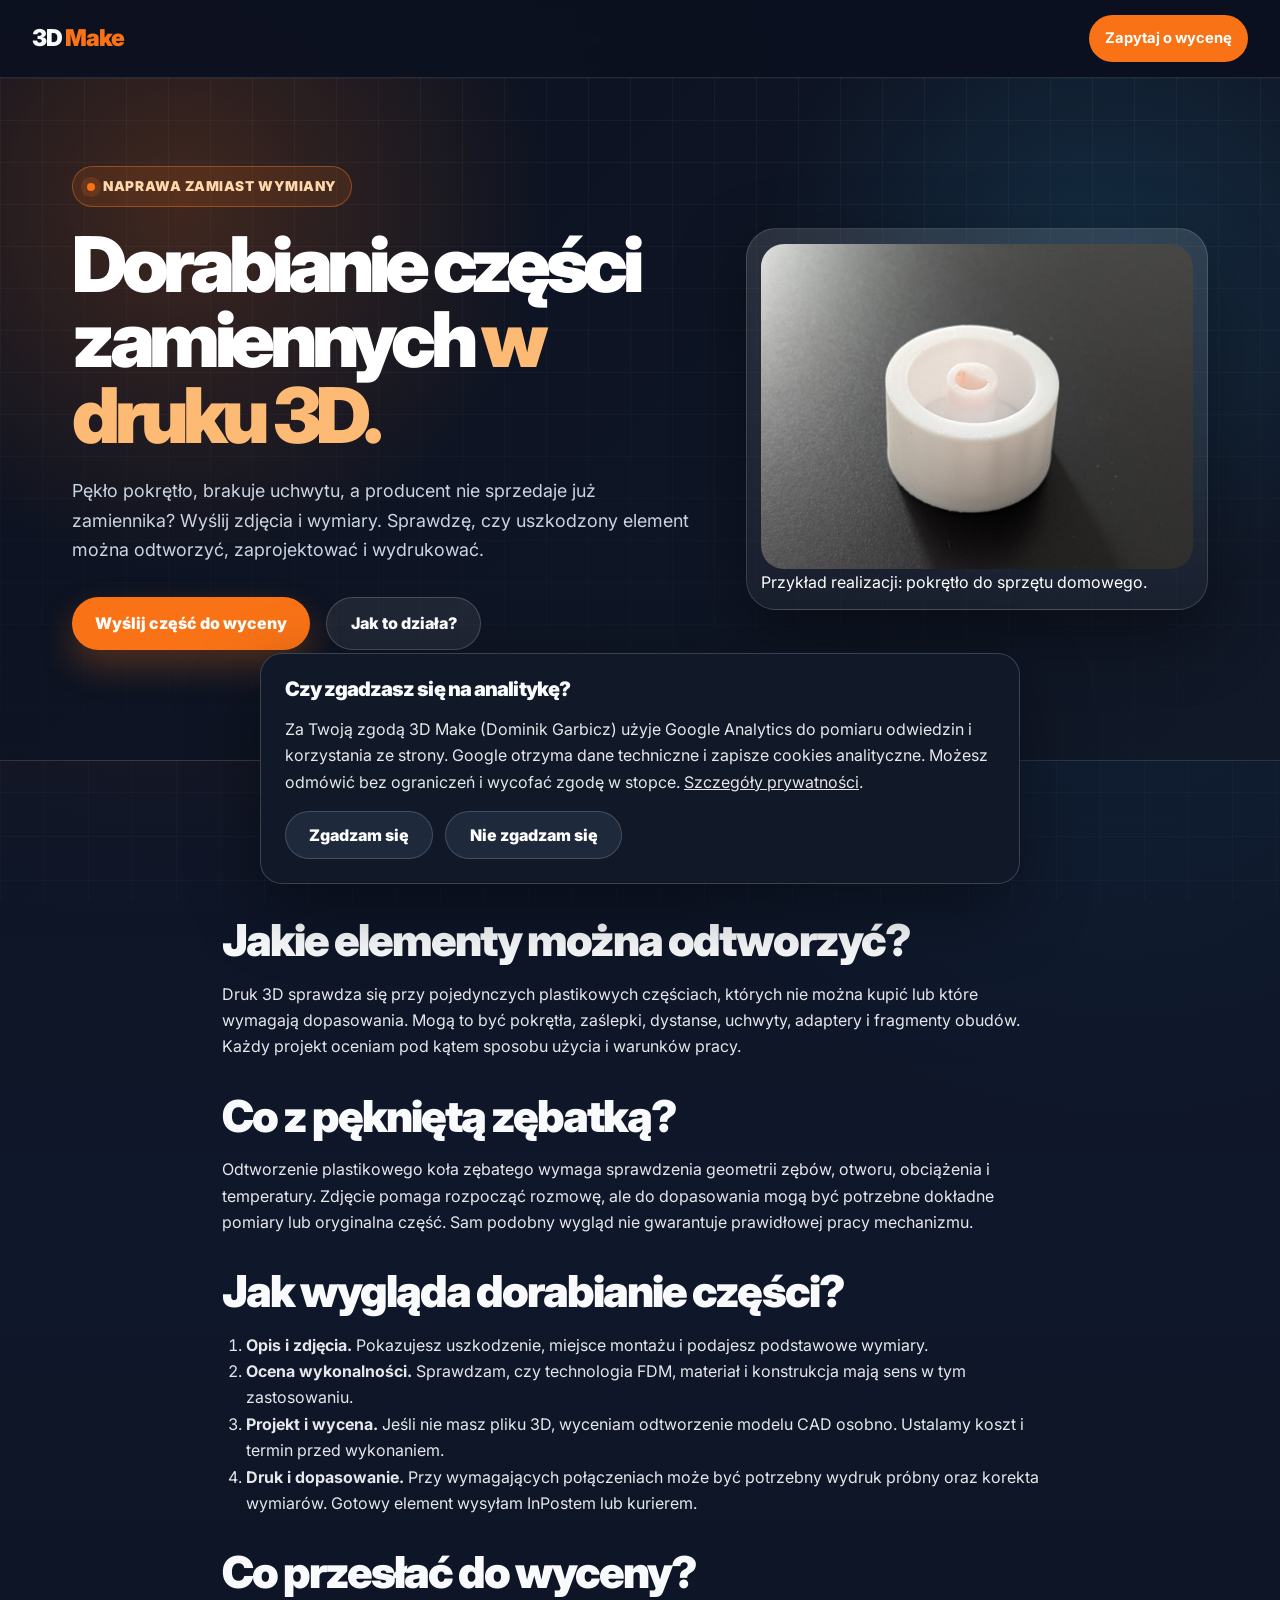
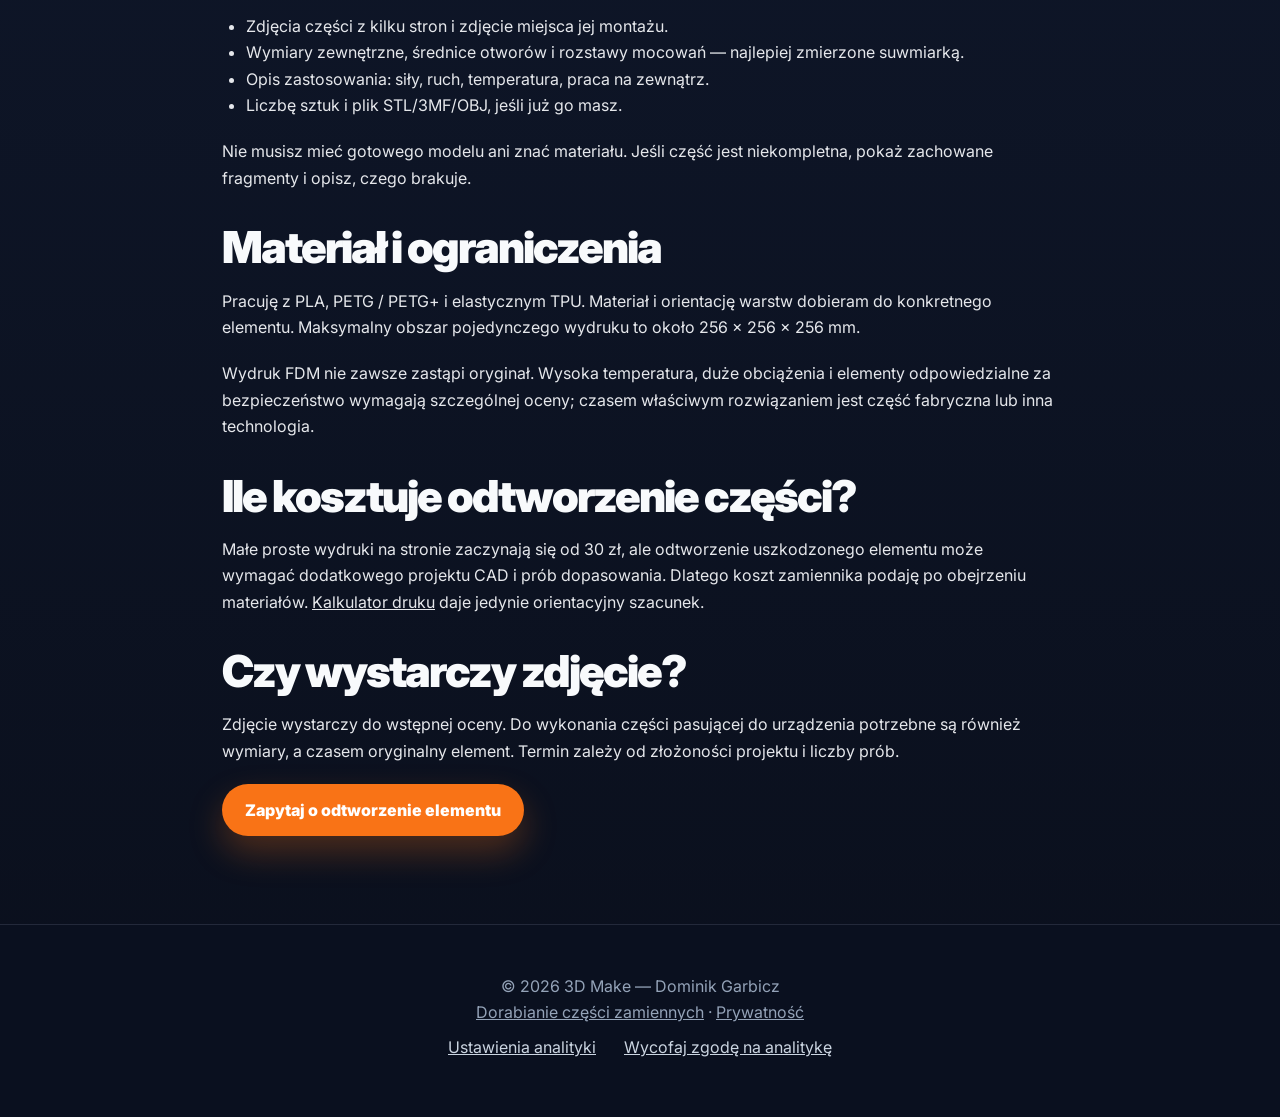
==== dorabianie-czesci-zamiennych.html @ f5fcf938 "Add consent-gated GA4 analytics and replacement parts SEO page" ====
<!DOCTYPE html>
<html lang="pl">
<head>
    <meta charset="UTF-8">
    <meta name="viewport" content="width=device-width, initial-scale=1.0">

    <title>Dorabianie części zamiennych i odtwarzanie elementów | 3D Make</title>
    <meta name="description" content="Pęknięte pokrętło, uchwyt lub niedostępny zamiennik? Projekt CAD i druk 3D na podstawie zdjęć, wymiarów lub uszkodzonej części. Zapytaj o możliwość wykonania.">
    <meta name="keywords" content="druk 3d, części zamienne 3d, uchwyty 3d, adaptery 3d, projektowanie cad, drukowanie 3d, bambu lab, pla, petg, tpu, prototypowanie, wycena druku 3d">
    <meta name="author" content="Dominik Garbicz">
    <link rel="canonical" href="https://3dmake.pl/dorabianie-czesci-zamiennych.html">
    <meta name="robots" content="index, follow">

    <meta property="og:type" content="website">
    <meta property="og:url" content="https://3dmake.pl/dorabianie-czesci-zamiennych.html">
    <meta property="og:title" content="Dorabianie części zamiennych i odtwarzanie elementów | 3D Make">
    <meta property="og:description" content="Pęknięte pokrętło, uchwyt lub niedostępny zamiennik? Projekt CAD i druk 3D na podstawie zdjęć, wymiarów lub uszkodzonej części. Zapytaj o możliwość wykonania.">
    <meta property="og:image" content="https://3dmake.pl/drukarka.jpg">

    <link rel="preconnect" href="https://fonts.googleapis.com">
    <link rel="preconnect" href="https://fonts.gstatic.com" crossorigin>
    <link href="https://fonts.googleapis.com/css2?family=Inter:wght@300;400;500;600;700;800;900&display=swap" rel="stylesheet">

    <link rel="stylesheet" href="styles.css">
    <script src="analytics-config.js" defer></script>
    <script src="analytics.js" defer></script>
</head>
<body><nav><a href="index.html" class="logo">3D<span> Make</span></a><a href="index.html#kontakt" data-analytics-event="click_quote" class="nav-cta">Zapytaj o wycenę</a></nav><main>
<div class="hero-shell"><header class="hero"><div><span class="eyebrow">Naprawa zamiast wymiany</span><h1>Dorabianie części zamiennych <span>w druku 3D.</span></h1><p>Pękło pokrętło, brakuje uchwytu, a producent nie sprzedaje już zamiennika? Wyślij zdjęcia i wymiary. Sprawdzę, czy uszkodzony element można odtworzyć, zaprojektować i wydrukować.</p><div class="hero-actions"><a class="btn" data-analytics-event="click_quote" href="index.html#kontakt">Wyślij część do wyceny</a><a class="btn btn-secondary" href="#jak-to-dziala">Jak to działa?</a></div></div><figure class="hero-card"><img src="pokretlo.jpeg" class="service-image" alt="Pokrętło do sprzętu domowego odtworzone w druku 3D"><figcaption>Przykład realizacji: pokrętło do sprzętu domowego.</figcaption></figure></header></div>
<section class="article-content" id="jak-to-dziala"><span class="section-kicker">Od uszkodzonej części do zamiennika</span><h2>Jakie elementy można odtworzyć?</h2><p>Druk 3D sprawdza się przy pojedynczych plastikowych częściach, których nie można kupić lub które wymagają dopasowania. Mogą to być pokrętła, zaślepki, dystanse, uchwyty, adaptery i fragmenty obudów. Każdy projekt oceniam pod kątem sposobu użycia i warunków pracy.</p><h2>Co z pękniętą zębatką?</h2><p>Odtworzenie plastikowego koła zębatego wymaga sprawdzenia geometrii zębów, otworu, obciążenia i temperatury. Zdjęcie pomaga rozpocząć rozmowę, ale do dopasowania mogą być potrzebne dokładne pomiary lub oryginalna część. Sam podobny wygląd nie gwarantuje prawidłowej pracy mechanizmu.</p><h2>Jak wygląda dorabianie części?</h2><ol><li><strong>Opis i zdjęcia.</strong> Pokazujesz uszkodzenie, miejsce montażu i podajesz podstawowe wymiary.</li><li><strong>Ocena wykonalności.</strong> Sprawdzam, czy technologia FDM, materiał i konstrukcja mają sens w tym zastosowaniu.</li><li><strong>Projekt i wycena.</strong> Jeśli nie masz pliku 3D, wyceniam odtworzenie modelu CAD osobno. Ustalamy koszt i termin przed wykonaniem.</li><li><strong>Druk i dopasowanie.</strong> Przy wymagających połączeniach może być potrzebny wydruk próbny oraz korekta wymiarów. Gotowy element wysyłam InPostem lub kurierem.</li></ol><h2>Co przesłać do wyceny?</h2><ul><li>Zdjęcia części z kilku stron i zdjęcie miejsca jej montażu.</li><li>Wymiary zewnętrzne, średnice otworów i rozstawy mocowań — najlepiej zmierzone suwmiarką.</li><li>Opis zastosowania: siły, ruch, temperatura, praca na zewnątrz.</li><li>Liczbę sztuk i plik STL/3MF/OBJ, jeśli już go masz.</li></ul><p>Nie musisz mieć gotowego modelu ani znać materiału. Jeśli część jest niekompletna, pokaż zachowane fragmenty i opisz, czego brakuje.</p><h2>Materiał i ograniczenia</h2><p>Pracuję z PLA, PETG / PETG+ i elastycznym TPU. Materiał i orientację warstw dobieram do konkretnego elementu. Maksymalny obszar pojedynczego wydruku to około 256 × 256 × 256 mm.</p><p>Wydruk FDM nie zawsze zastąpi oryginał. Wysoka temperatura, duże obciążenia i elementy odpowiedzialne za bezpieczeństwo wymagają szczególnej oceny; czasem właściwym rozwiązaniem jest część fabryczna lub inna technologia.</p><h2>Ile kosztuje odtworzenie części?</h2><p>Małe proste wydruki na stronie zaczynają się od 30 zł, ale odtworzenie uszkodzonego elementu może wymagać dodatkowego projektu CAD i prób dopasowania. Dlatego koszt zamiennika podaję po obejrzeniu materiałów. <a href="index.html#kalkulator" data-analytics-event="click_quote">Kalkulator druku</a> daje jedynie orientacyjny szacunek.</p><h2>Czy wystarczy zdjęcie?</h2><p>Zdjęcie wystarczy do wstępnej oceny. Do wykonania części pasującej do urządzenia potrzebne są również wymiary, a czasem oryginalny element. Termin zależy od złożoności projektu i liczby prób.</p><a class="btn" href="index.html#kontakt" data-analytics-event="click_quote">Zapytaj o odtworzenie elementu</a></section></main><footer><p>© 2026 3D Make — Dominik Garbicz</p><p><a href="dorabianie-czesci-zamiennych.html">Dorabianie części zamiennych</a> · <a href="prywatnosc.html">Prywatność</a></p>
        <button type="button" class="privacy-control" data-consent-open>Ustawienia analityki</button>
        <button type="button" class="privacy-control" data-consent-withdraw>Wycofaj zgodę na analitykę</button></footer></body></html>
---- styles.css ----
:root {
            --accent: #f97316;
            --accent-dark: #ea580c;
            --text: #e5e7eb;
            --text-strong: #f8fafc;
            --text-soft: #cbd5e1;
            --muted: #94a3b8;
            --muted-2: #64748b;
            --page: #0b1120;
            --page-2: #0f172a;
            --panel: #111827;
            --panel-2: #172033;
            --panel-3: #1e293b;
            --surface-warm: rgba(249, 115, 22, 0.10);
            --line: rgba(148, 163, 184, 0.18);
            --line-strong: rgba(148, 163, 184, 0.30);
            --hero: #0b1120;
            --hero-2: #111827;
            --shadow-soft: 0 18px 45px rgba(0, 0, 0, 0.24);
            --shadow-strong: 0 24px 70px rgba(0, 0, 0, 0.38);
            --radius: 22px;
        }

        * {
            margin: 0;
            padding: 0;
            box-sizing: border-box;
            font-family: 'Inter', sans-serif;
            scroll-behavior: smooth;
        }

        html { scroll-padding-top: 82px; }

        body {
            color: var(--text);
            background:
                radial-gradient(circle at 12% 8%, rgba(249, 115, 22, 0.10), transparent 26%),
                radial-gradient(circle at 88% 20%, rgba(56, 189, 248, 0.08), transparent 24%),
                linear-gradient(180deg, var(--page), var(--page-2) 46%, #0a0f1c 100%);
            line-height: 1.65;
            overflow-x: hidden;
        }

        body::before {
            content: '';
            position: fixed;
            inset: 0;
            background-image:
                linear-gradient(rgba(255,255,255,0.025) 1px, transparent 1px),
                linear-gradient(90deg, rgba(255,255,255,0.025) 1px, transparent 1px);
            background-size: 44px 44px;
            pointer-events: none;
            z-index: -1;
        }

        a { color: inherit; }

        nav {
            position: sticky;
            top: 0;
            z-index: 1000;
            display: flex;
            align-items: center;
            justify-content: space-between;
            padding: 0.95rem 2rem;
            background: rgba(11, 17, 32, 0.86);
            backdrop-filter: blur(16px);
            border-bottom: 1px solid var(--line);
        }

        .logo {
            text-decoration: none;
            font-size: 1.45rem;
            font-weight: 900;
            letter-spacing: -0.04em;
            color: var(--text-strong);
        }

        .logo span { color: var(--accent); }

        nav ul {
            list-style: none;
            display: flex;
            gap: 1.45rem;
            align-items: center;
        }

        nav a {
            text-decoration: none;
            font-size: 0.92rem;
            font-weight: 700;
            color: var(--text-soft);
            transition: color 0.2s ease, background 0.2s ease;
        }

        nav a:hover { color: #fdba74; }

        .nav-cta {
            background: var(--accent);
            color: white !important;
            padding: 0.7rem 1rem;
            border-radius: 999px;
        }

        .nav-cta:hover { background: var(--accent-dark); }

        .menu-toggle {
            display: none;
            flex-direction: column;
            gap: 5px;
            cursor: pointer;
            z-index: 1001;
        }

        .bar {
            width: 25px;
            height: 3px;
            border-radius: 999px;
            background: var(--text-strong);
        }

        section {
            width: 100%;
            max-width: 1200px;
            margin: 0 auto;
            padding: 5.5rem 2rem;
        }

        .section-kicker {
            display: block;
            width: fit-content;
            margin: 0 auto 0.8rem;
            padding: 0.38rem 0.75rem;
            border: 1px solid rgba(249, 115, 22, 0.34);
            border-radius: 999px;
            background: var(--surface-warm);
            color: #fdba74;
            font-size: 0.78rem;
            font-weight: 900;
            letter-spacing: 0.08em;
            text-transform: uppercase;
        }

        h1, h2, h3, h4 { color: var(--text-strong); }

        h2 {
            text-align: center;
            font-size: clamp(2rem, 4vw, 2.75rem);
            line-height: 1.1;
            font-weight: 900;
            letter-spacing: -0.045em;
            margin-bottom: 1rem;
        }

        .section-subtitle {
            max-width: 760px;
            margin: 0 auto 3.2rem;
            text-align: center;
            color: var(--muted);
            font-size: 1.05rem;
        }

        .btn {
            display: inline-flex;
            align-items: center;
            justify-content: center;
            gap: 0.45rem;
            min-height: 48px;
            padding: 0.78rem 1.45rem;
            border: 0;
            border-radius: 999px;
            background: var(--accent);
            color: white;
            text-decoration: none;
            font-weight: 850;
            cursor: pointer;
            box-shadow: 0 16px 34px rgba(249, 115, 22, 0.28);
            transition: transform 0.2s ease, background 0.2s ease, box-shadow 0.2s ease;
        }

        .btn:hover {
            background: var(--accent-dark);
            transform: translateY(-2px);
            box-shadow: 0 18px 40px rgba(249, 115, 22, 0.34);
        }

        .btn-secondary {
            background: rgba(255, 255, 255, 0.08);
            border: 1px solid rgba(255, 255, 255, 0.18);
            color: white;
            box-shadow: none;
        }

        .btn-secondary:hover {
            background: rgba(255, 255, 255, 0.14);
            color: white;
            box-shadow: none;
        }

        .hero-shell {
            background:
                radial-gradient(circle at 14% 18%, rgba(249, 115, 22, 0.22), transparent 30%),
                radial-gradient(circle at 86% 28%, rgba(56, 189, 248, 0.14), transparent 28%),
                linear-gradient(135deg, var(--hero), var(--hero-2));
            color: white;
            position: relative;
            overflow: hidden;
            border-bottom: 1px solid var(--line);
        }

        .hero-shell::before {
            content: '';
            position: absolute;
            inset: 0;
            background-image:
                linear-gradient(rgba(255,255,255,0.045) 1px, transparent 1px),
                linear-gradient(90deg, rgba(255,255,255,0.045) 1px, transparent 1px);
            background-size: 42px 42px;
            mask-image: linear-gradient(to bottom, rgba(0,0,0,0.9), rgba(0,0,0,0.18));
            pointer-events: none;
        }

        .hero {
            position: relative;
            z-index: 1;
            display: grid;
            grid-template-columns: minmax(0, 1.15fr) minmax(320px, 0.85fr);
            align-items: center;
            gap: 3rem;
            max-width: 1200px;
            min-height: 74vh;
            margin: 0 auto;
            padding: 5.5rem 2rem;
        }

        .eyebrow {
            display: inline-flex;
            align-items: center;
            gap: 0.55rem;
            width: fit-content;
            margin-bottom: 1.25rem;
            padding: 0.52rem 0.85rem;
            border: 1px solid rgba(249, 115, 22, 0.45);
            border-radius: 999px;
            background: rgba(249, 115, 22, 0.12);
            color: #fed7aa;
            font-size: 0.85rem;
            font-weight: 900;
            letter-spacing: 0.04em;
            text-transform: uppercase;
        }

        .eyebrow::before {
            content: '';
            width: 8px;
            height: 8px;
            border-radius: 50%;
            background: var(--accent);
            box-shadow: 0 0 0 6px rgba(249, 115, 22, 0.16);
        }

        .hero h1 {
            max-width: 760px;
            color: white;
            font-size: clamp(2.55rem, 6vw, 5rem);
            line-height: 0.98;
            letter-spacing: -0.07em;
            font-weight: 900;
            margin-bottom: 1.45rem;
        }

        .hero h1 span { color: #fdba74; }

        .hero p {
            max-width: 700px;
            color: #cbd5e1;
            font-size: 1.12rem;
            margin-bottom: 2rem;
        }

        .hero-actions {
            display: flex;
            gap: 1rem;
            flex-wrap: wrap;
            margin-bottom: 1.4rem;
        }

        .trust-list {
            display: flex;
            flex-wrap: wrap;
            gap: 0.72rem;
        }

        .trust-list span {
            padding: 0.55rem 0.8rem;
            border: 1px solid rgba(148, 163, 184, 0.24);
            border-radius: 999px;
            background: rgba(15, 23, 42, 0.45);
            color: #cbd5e1;
            font-size: 0.9rem;
            font-weight: 650;
        }

        .hero-card {
            position: relative;
            padding: 0.9rem;
            border: 1px solid rgba(255, 255, 255, 0.14);
            border-radius: 30px;
            background: linear-gradient(180deg, rgba(255,255,255,0.12), rgba(255,255,255,0.04));
            box-shadow: var(--shadow-strong);
        }

        .printer-mockup {
            min-height: 430px;
            border-radius: 23px;
            background-color: #1e293b;
            background-image: linear-gradient(to bottom, rgba(15, 23, 42, 0.05), rgba(15, 23, 42, 0.35)), url('drukarka.jpg');
            background-position: center;
            background-size: cover;
            overflow: hidden;
        }

        .hero-spec {
            position: absolute;
            left: 1.8rem;
            right: 1.8rem;
            bottom: 1.8rem;
            display: grid;
            grid-template-columns: repeat(3, 1fr);
            gap: 0.75rem;
        }

        .hero-spec span {
            padding: 0.75rem;
            border: 1px solid rgba(255,255,255,0.16);
            border-radius: 16px;
            background: rgba(15, 23, 42, 0.76);
            backdrop-filter: blur(12px);
            color: white;
            font-size: 0.82rem;
            font-weight: 800;
            text-align: center;
        }

        .bg-light {
            background: rgba(15, 23, 42, 0.52);
            border-top: 1px solid var(--line);
            border-bottom: 1px solid var(--line);
        }

        .intro-box {
            max-width: 900px;
            margin: 0 auto;
            padding: 2.6rem;
            border: 1px solid var(--line);
            border-radius: var(--radius);
            background: linear-gradient(180deg, rgba(30, 41, 59, 0.82), rgba(17, 24, 39, 0.92));
            box-shadow: var(--shadow-soft);
            color: var(--text-soft);
        }

        .intro-box p { font-size: 1.04rem; }

        .grid-3,
        .grid-4 {
            display: grid;
            gap: 1.25rem;
        }

        .grid-3 { grid-template-columns: repeat(3, 1fr); }
        .grid-4 { grid-template-columns: repeat(4, 1fr); }

        .card,
        .offer-card,
        .process-card,
        .pricing-card,
        .faq-card,
        .spec-card {
            position: relative;
            min-height: 100%;
            padding: 1.65rem;
            border: 1px solid var(--line);
            border-radius: var(--radius);
            background: linear-gradient(180deg, rgba(30, 41, 59, 0.78), rgba(17, 24, 39, 0.92));
            box-shadow: 0 1px 0 rgba(255, 255, 255, 0.03);
            transition: transform 0.22s ease, border-color 0.22s ease, box-shadow 0.22s ease;
        }

        .card::before,
        .offer-card::before,
        .process-card::before,
        .pricing-card::before,
        .spec-card::before {
            content: '';
            position: absolute;
            left: 1.65rem;
            top: 0;
            width: 44px;
            height: 3px;
            border-radius: 0 0 999px 999px;
            background: var(--accent);
        }

        .card:hover,
        .offer-card:hover,
        .process-card:hover,
        .pricing-card:hover,
        .spec-card:hover {
            transform: translateY(-4px);
            border-color: rgba(249, 115, 22, 0.38);
            box-shadow: var(--shadow-soft);
        }

        .card h3,
        .offer-card h3,
        .process-card h3,
        .pricing-card h3,
        .faq-card h3,
        .spec-card h3 {
            margin-bottom: 0.65rem;
            color: var(--text-strong);
            font-size: 1.08rem;
            line-height: 1.28;
        }

        .card p,
        .offer-card p,
        .process-card p,
        .pricing-card p,
        .faq-card p,
        .spec-card p,
        .spec-card li {
            color: var(--text-soft);
            font-size: 0.96rem;
        }

        .offer-icon {
            width: 42px;
            height: 42px;
            margin-bottom: 1.1rem;
            color: var(--accent);
            stroke-width: 1.7;
        }

        .process-number {
            width: 42px;
            height: 42px;
            display: flex;
            align-items: center;
            justify-content: center;
            margin-bottom: 1rem;
            border-radius: 14px;
            background: rgba(249, 115, 22, 0.16);
            border: 1px solid rgba(249, 115, 22, 0.32);
            color: #fdba74;
            font-weight: 900;
        }

        .spec-section {
            background:
                radial-gradient(circle at 18% 8%, rgba(249,115,22,0.18), transparent 26%),
                linear-gradient(135deg, rgba(17,24,39,0.96), rgba(15,23,42,0.98));
            color: white;
            border: 1px solid var(--line);
            border-radius: 34px;
            padding: 4.5rem 2rem;
            overflow: hidden;
            position: relative;
        }

        .spec-section::before {
            content: '';
            position: absolute;
            inset: 0;
            background-image:
                linear-gradient(rgba(255,255,255,0.04) 1px, transparent 1px),
                linear-gradient(90deg, rgba(255,255,255,0.04) 1px, transparent 1px);
            background-size: 36px 36px;
            opacity: 0.55;
            pointer-events: none;
        }

        .spec-section > * { position: relative; z-index: 1; }
        .spec-section h2 { color: white; }
        .spec-section .section-subtitle { color: #cbd5e1; }

        .spec-grid {
            display: grid;
            grid-template-columns: repeat(3, 1fr);
            gap: 1rem;
        }

        .spec-card {
            background: rgba(255,255,255,0.06);
            border-color: rgba(255,255,255,0.12);
            box-shadow: none;
        }

        .spec-card h3 { color: white; }
        .spec-card p, .spec-card li { color: #cbd5e1; }
        .spec-card ul { padding-left: 1.1rem; }

        .portfolio-grid {
            display: grid;
            grid-template-columns: repeat(4, 1fr);
            gap: 1.25rem;
        }

        .portfolio-item {
            overflow: hidden;
            border: 1px solid var(--line);
            border-radius: var(--radius);
            background: linear-gradient(180deg, rgba(30, 41, 59, 0.78), rgba(17, 24, 39, 0.92));
            box-shadow: 0 1px 0 rgba(255,255,255,0.03);
            transition: transform 0.22s ease, box-shadow 0.22s ease, border-color 0.22s ease;
        }

        .portfolio-item:hover {
            transform: translateY(-4px);
            border-color: rgba(249, 115, 22, 0.32);
            box-shadow: var(--shadow-soft);
        }

        .portfolio-img-container {
            position: relative;
            width: 100%;
            height: 280px;
            overflow: hidden;
            cursor: pointer;
            background: #1e293b;
        }

        .portfolio-img-container::after {
            content: 'Powiększ';
            position: absolute;
            left: 1rem;
            bottom: 1rem;
            padding: 0.38rem 0.7rem;
            border: 1px solid rgba(255,255,255,0.22);
            border-radius: 999px;
            background: rgba(15,23,42,0.72);
            color: white;
            font-size: 0.75rem;
            font-weight: 800;
            opacity: 0;
            transition: opacity 0.2s ease;
        }

        .portfolio-img-container:hover::after { opacity: 1; }

        .portfolio-img {
            width: 100%;
            height: 100%;
            object-fit: cover;
            transition: transform 0.35s ease, filter 0.35s ease;
        }

        .portfolio-img-container:hover .portfolio-img {
            transform: scale(1.045);
            filter: brightness(0.86);
        }

        .portfolio-desc { padding: 1.3rem; }
        .portfolio-desc h4 { margin: 0.2rem 0 0.8rem; color: var(--text-strong); }
        .portfolio-desc p { color: var(--text-soft); font-size: 0.92rem; }

        .tag {
            display: inline-flex;
            margin-bottom: 0.55rem;
            padding: 0.32rem 0.62rem;
            border: 1px solid rgba(249, 115, 22, 0.28);
            border-radius: 999px;
            background: var(--surface-warm);
            color: #fdba74;
            font-size: 0.74rem;
            font-weight: 900;
        }

        .case-line { display: block; margin-top: 0.5rem; }
        .case-line strong { color: var(--text-strong); }

        .calculator-section {
            max-width: 1100px;
            margin: 2rem auto;
            padding: 4.5rem 2rem;
            border: 1px solid var(--line);
            border-radius: 34px;
            background: linear-gradient(135deg, rgba(15,23,42,0.98), rgba(30,41,59,0.94));
            color: white;
            position: relative;
            overflow: hidden;
        }

        .calculator-section::before {
            content: '';
            position: absolute;
            inset: 0;
            background: radial-gradient(circle at 20% 10%, rgba(249,115,22,0.2), transparent 30%);
            pointer-events: none;
        }

        .calculator-section > * { position: relative; z-index: 1; }
        .calculator-section h2 { color: white; }

        .calc-layout {
            display: grid;
            grid-template-columns: minmax(280px, 1fr) minmax(280px, 0.88fr);
            gap: 1.25rem;
            align-items: stretch;
        }

        .calc-container,
        .calc-note {
            padding: 1.65rem;
            border: 1px solid rgba(255,255,255,0.13);
            border-radius: var(--radius);
            background: rgba(255,255,255,0.07);
            backdrop-filter: blur(12px);
        }

        .calc-note h3 { color: white; margin-bottom: 0.9rem; }
        .calc-note p, .calc-note li { color: #cbd5e1; }
        .calc-note ul { padding-left: 1.2rem; margin: 1rem 0 1.3rem; }

        .calc-label {
            display: block;
            margin-bottom: 0.45rem;
            color: #cbd5e1;
            font-size: 0.88rem;
            font-weight: 800;
        }

        .dims-wrapper {
            display: grid;
            grid-template-columns: repeat(3, 1fr);
            gap: 0.75rem;
            margin-bottom: 1.2rem;
        }

        .calc-input {
            width: 100%;
            padding: 0.85rem 0.9rem;
            border: 1px solid rgba(255,255,255,0.18);
            border-radius: 14px;
            background: rgba(255,255,255,0.94);
            color: #0f172a;
            font-size: 1rem;
            margin-bottom: 1.2rem;
        }

        .dims-wrapper .calc-input { margin-bottom: 0; }

        .calc-input:focus {
            outline: none;
            border-color: var(--accent);
            box-shadow: 0 0 0 4px rgba(249, 115, 22, 0.18);
        }

        #res {
            margin-top: 1.35rem;
            text-align: center;
            color: #fdba74;
            font-size: 2rem;
            font-weight: 900;
        }

        .result-subtext {
            margin-top: 0.85rem;
            color: #94a3b8;
            font-size: 0.78rem;
            text-align: center;
            line-height: 1.55;
        }

        .pricing-card .price {
            margin: 0.5rem 0 0.9rem;
            color: #fdba74;
            font-size: 1.9rem;
            font-weight: 900;
            letter-spacing: -0.04em;
        }

        .contact-box {
            max-width: 760px;
            margin: 0 auto;
            padding: 2.6rem;
            border: 1px solid rgba(249, 115, 22, 0.30);
            border-radius: 30px;
            background:
                radial-gradient(circle at 10% 0%, rgba(249,115,22,0.18), transparent 34%),
                linear-gradient(180deg, rgba(30,41,59,0.90), rgba(17,24,39,0.96));
            box-shadow: var(--shadow-soft);
        }

        .contact-box .email {
            display: inline-block;
            margin: 0.35rem 0 1rem;
            color: #fdba74;
            text-decoration: none;
            font-size: clamp(1.25rem, 4vw, 1.8rem);
            font-weight: 900;
            word-break: break-word;
        }

        footer {
            padding: 3rem 2rem;
            border-top: 1px solid var(--line);
            background: rgba(11, 17, 32, 0.86);
            color: var(--muted);
            text-align: center;
        }

        .modal {
            display: none;
            position: fixed;
            z-index: 2000;
            inset: 0;
            overflow: auto;
            background: rgba(0,0,0,0.9);
            backdrop-filter: blur(6px);
        }

        .modal-content {
            display: block;
            width: 82%;
            max-width: 960px;
            max-height: 90vh;
            margin: auto;
            object-fit: contain;
            border-radius: 12px;
            box-shadow: 0 0 28px rgba(0,0,0,0.55);
            animation: zoom 0.25s ease;
        }

        @keyframes zoom {
            from { transform: scale(0.92); opacity: 0; }
            to { transform: scale(1); opacity: 1; }
        }

        .close {
            position: absolute;
            top: 16px;
            right: 32px;
            color: white;
            font-size: 42px;
            font-weight: 900;
            cursor: pointer;
            z-index: 2001;
        }

        .close:hover { color: #fdba74; }

        .reveal {
            opacity: 0;
            transform: translateY(28px);
            transition: opacity 0.7s ease, transform 0.7s ease;
        }

        .reveal.active {
            opacity: 1;
            transform: translateY(0);
        }

        @media (max-width: 1050px) {
            .grid-4, .portfolio-grid { grid-template-columns: repeat(2, 1fr); }
            .spec-grid, .grid-3 { grid-template-columns: 1fr; }
            .hero { grid-template-columns: 1fr; }
            .hero-card { max-width: 620px; }
        }

        @media (max-width: 850px) {
            .menu-toggle { display: flex; }

            nav ul {
                position: absolute;
                top: 63px;
                left: 0;
                width: 100%;
                max-height: 0;
                overflow: hidden;
                display: flex;
                flex-direction: column;
                gap: 0;
                background: rgba(11, 17, 32, 0.98);
                border-bottom: 1px solid var(--line);
                transition: max-height 0.3s ease;
            }

            nav ul.active { max-height: 560px; }
            nav ul li { width: 100%; text-align: center; }
            nav ul li a { display: block; width: 100%; padding: 1rem; }
            .nav-cta { border-radius: 0; background: var(--accent); }
            section { padding: 4rem 1.25rem; }
            .hero { padding: 4rem 1.25rem; min-height: auto; }
            .hero-card { order: -1; }
            .printer-mockup { min-height: 310px; }
            .hero-spec { grid-template-columns: 1fr; left: 1.2rem; right: 1.2rem; bottom: 1.2rem; }
            .calc-layout { grid-template-columns: 1fr; }
            .dims-wrapper { grid-template-columns: 1fr; }
            .portfolio-grid, .grid-4 { grid-template-columns: 1fr; }
            .contact-box { padding: 2rem 1.25rem; }
            .modal-content { width: 94%; }
        }

/* Shared consent controls and service pages. */
[hidden] { display: none !important; }
:focus-visible { outline: 3px solid #fdba74; outline-offset: 4px; }
.consent-banner { position: fixed; z-index: 2000; bottom: 1rem; left: 1rem; right: 1rem; max-width: 760px; margin: auto; padding: 1.5rem; background: #111827; border: 1px solid var(--line-strong); border-radius: 22px; box-shadow: var(--shadow-strong); max-height: 85vh; overflow-y: auto; }
.consent-banner p { margin: .6rem 0 1rem; }
.consent-actions { display: flex; flex-wrap: wrap; gap: .75rem; }
.consent-actions button { background: var(--panel-3); border: 1px solid var(--line-strong); box-shadow: none; color: white; font-size: 1rem; }
.privacy-control { background: transparent; border: 0; color: var(--text-soft); text-decoration: underline; cursor: pointer; padding: .75rem; font-size: 1rem; }
.service-image { display: block; width: 100%; border-radius: 23px; }
.article-content { max-width: 900px; }
.article-content h2 { text-align: left; margin-top: 2rem; }
.article-content p, .article-content ul, .article-content ol { margin-bottom: 1.25rem; }
.article-content ul, .article-content ol { padding-left: 1.5rem; }
@media (max-width: 600px) { .consent-banner { padding: 1rem; } .consent-actions button { width: 100%; } }
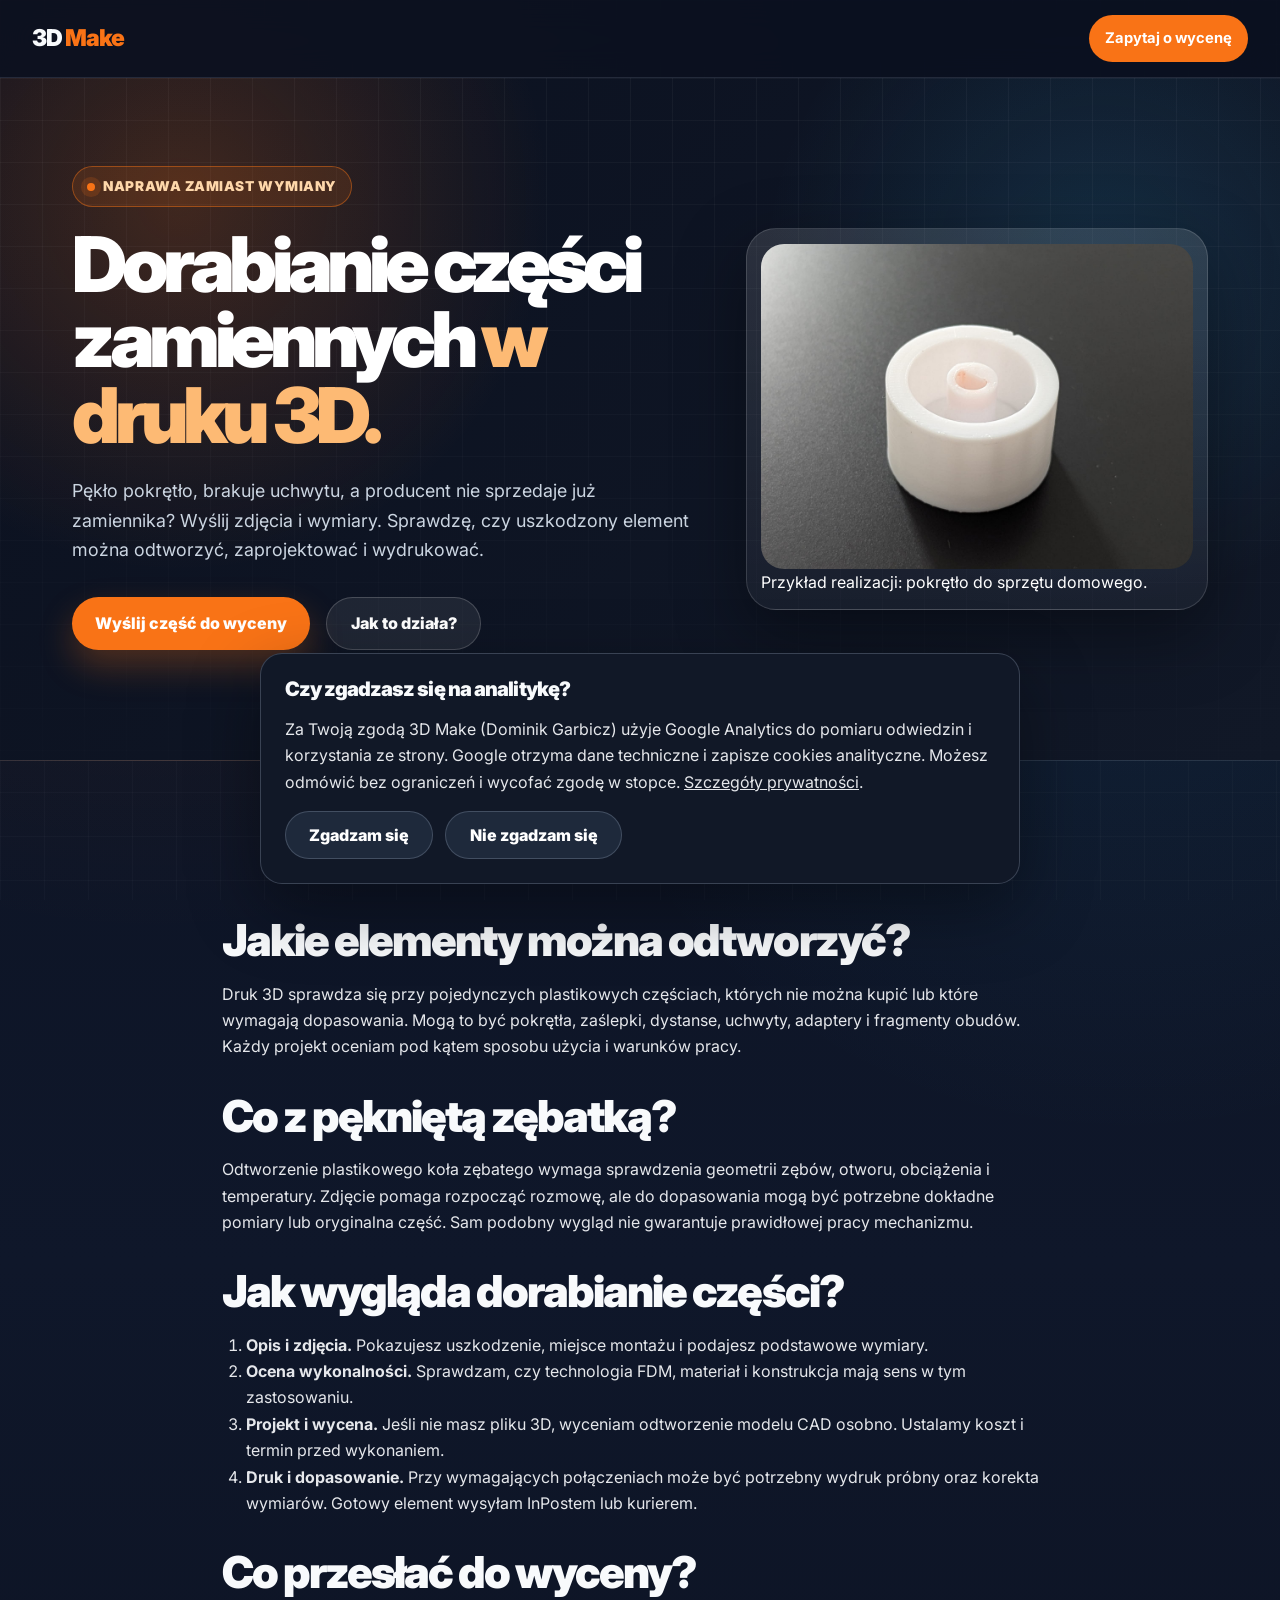
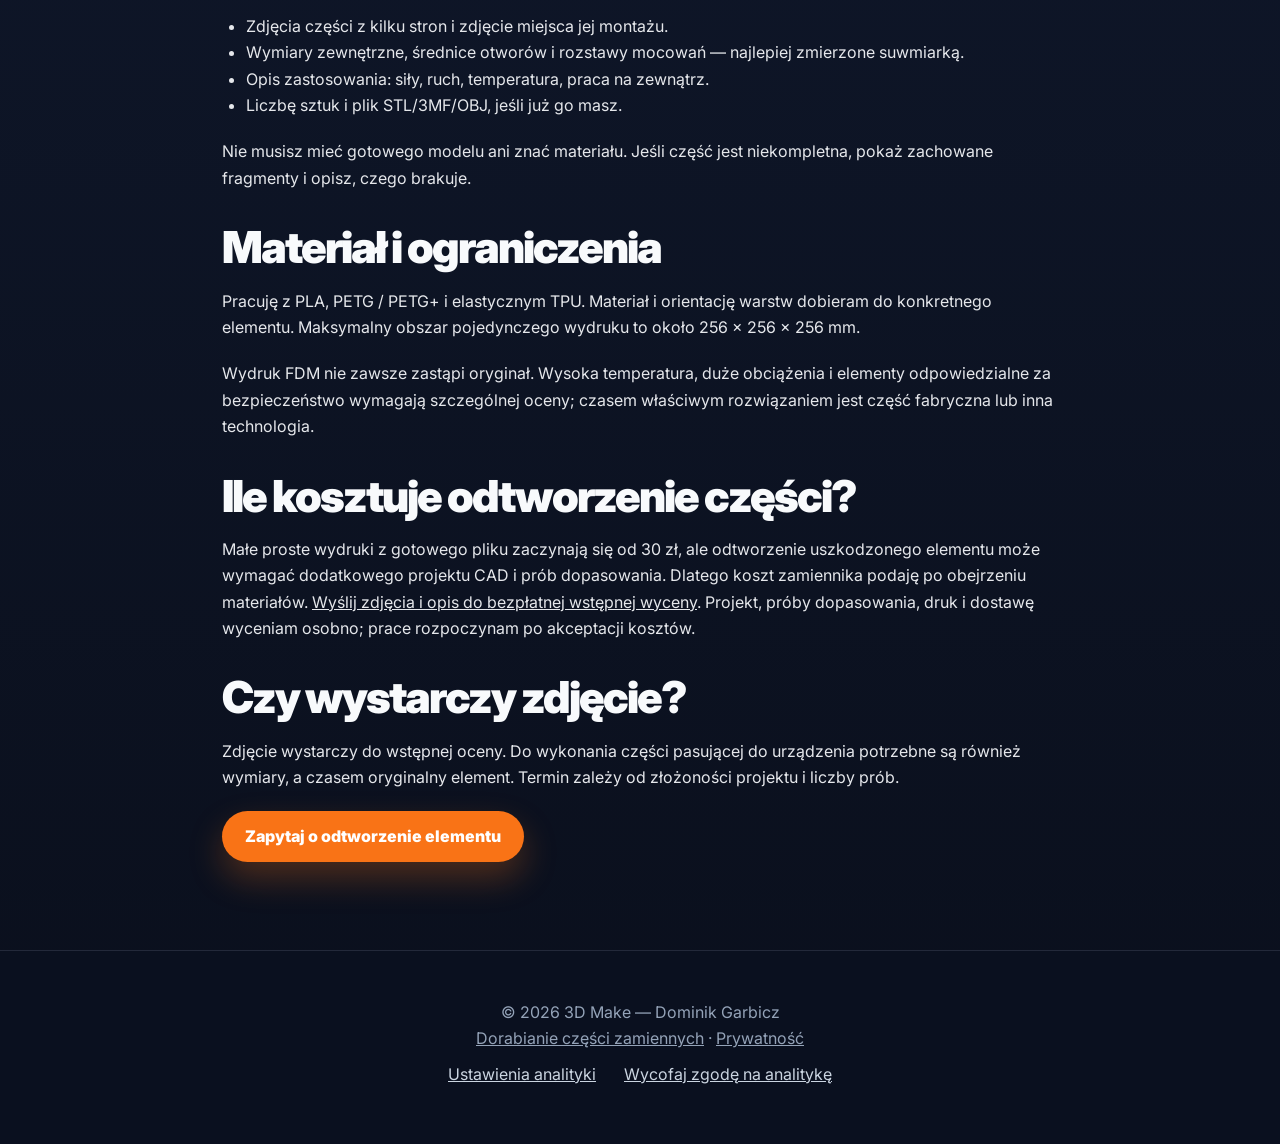
==== commit 295f449d: "Add guided quote requests with attachments and confirmed lead tracking" ====
--- a/dorabianie-czesci-zamiennych.html
+++ b/dorabianie-czesci-zamiennych.html
@@ -21,12 +21,12 @@
     <link rel="preconnect" href="https://fonts.gstatic.com" crossorigin>
     <link href="https://fonts.googleapis.com/css2?family=Inter:wght@300;400;500;600;700;800;900&display=swap" rel="stylesheet">
 
-    <link rel="stylesheet" href="styles.css">
+    <link rel="stylesheet" href="styles.css?v=20260908-quote">
     <script src="analytics-config.js" defer></script>
-    <script src="analytics.js" defer></script>
+    <script src="analytics.js?v=20260908-quote" defer></script>
 </head>
 <body><nav><a href="index.html" class="logo">3D<span> Make</span></a><a href="index.html#kontakt" data-analytics-event="click_quote" class="nav-cta">Zapytaj o wycenę</a></nav><main>
 <div class="hero-shell"><header class="hero"><div><span class="eyebrow">Naprawa zamiast wymiany</span><h1>Dorabianie części zamiennych <span>w druku 3D.</span></h1><p>Pękło pokrętło, brakuje uchwytu, a producent nie sprzedaje już zamiennika? Wyślij zdjęcia i wymiary. Sprawdzę, czy uszkodzony element można odtworzyć, zaprojektować i wydrukować.</p><div class="hero-actions"><a class="btn" data-analytics-event="click_quote" href="index.html#kontakt">Wyślij część do wyceny</a><a class="btn btn-secondary" href="#jak-to-dziala">Jak to działa?</a></div></div><figure class="hero-card"><img src="pokretlo.jpeg" class="service-image" alt="Pokrętło do sprzętu domowego odtworzone w druku 3D"><figcaption>Przykład realizacji: pokrętło do sprzętu domowego.</figcaption></figure></header></div>
-<section class="article-content" id="jak-to-dziala"><span class="section-kicker">Od uszkodzonej części do zamiennika</span><h2>Jakie elementy można odtworzyć?</h2><p>Druk 3D sprawdza się przy pojedynczych plastikowych częściach, których nie można kupić lub które wymagają dopasowania. Mogą to być pokrętła, zaślepki, dystanse, uchwyty, adaptery i fragmenty obudów. Każdy projekt oceniam pod kątem sposobu użycia i warunków pracy.</p><h2>Co z pękniętą zębatką?</h2><p>Odtworzenie plastikowego koła zębatego wymaga sprawdzenia geometrii zębów, otworu, obciążenia i temperatury. Zdjęcie pomaga rozpocząć rozmowę, ale do dopasowania mogą być potrzebne dokładne pomiary lub oryginalna część. Sam podobny wygląd nie gwarantuje prawidłowej pracy mechanizmu.</p><h2>Jak wygląda dorabianie części?</h2><ol><li><strong>Opis i zdjęcia.</strong> Pokazujesz uszkodzenie, miejsce montażu i podajesz podstawowe wymiary.</li><li><strong>Ocena wykonalności.</strong> Sprawdzam, czy technologia FDM, materiał i konstrukcja mają sens w tym zastosowaniu.</li><li><strong>Projekt i wycena.</strong> Jeśli nie masz pliku 3D, wyceniam odtworzenie modelu CAD osobno. Ustalamy koszt i termin przed wykonaniem.</li><li><strong>Druk i dopasowanie.</strong> Przy wymagających połączeniach może być potrzebny wydruk próbny oraz korekta wymiarów. Gotowy element wysyłam InPostem lub kurierem.</li></ol><h2>Co przesłać do wyceny?</h2><ul><li>Zdjęcia części z kilku stron i zdjęcie miejsca jej montażu.</li><li>Wymiary zewnętrzne, średnice otworów i rozstawy mocowań — najlepiej zmierzone suwmiarką.</li><li>Opis zastosowania: siły, ruch, temperatura, praca na zewnątrz.</li><li>Liczbę sztuk i plik STL/3MF/OBJ, jeśli już go masz.</li></ul><p>Nie musisz mieć gotowego modelu ani znać materiału. Jeśli część jest niekompletna, pokaż zachowane fragmenty i opisz, czego brakuje.</p><h2>Materiał i ograniczenia</h2><p>Pracuję z PLA, PETG / PETG+ i elastycznym TPU. Materiał i orientację warstw dobieram do konkretnego elementu. Maksymalny obszar pojedynczego wydruku to około 256 × 256 × 256 mm.</p><p>Wydruk FDM nie zawsze zastąpi oryginał. Wysoka temperatura, duże obciążenia i elementy odpowiedzialne za bezpieczeństwo wymagają szczególnej oceny; czasem właściwym rozwiązaniem jest część fabryczna lub inna technologia.</p><h2>Ile kosztuje odtworzenie części?</h2><p>Małe proste wydruki na stronie zaczynają się od 30 zł, ale odtworzenie uszkodzonego elementu może wymagać dodatkowego projektu CAD i prób dopasowania. Dlatego koszt zamiennika podaję po obejrzeniu materiałów. <a href="index.html#kalkulator" data-analytics-event="click_quote">Kalkulator druku</a> daje jedynie orientacyjny szacunek.</p><h2>Czy wystarczy zdjęcie?</h2><p>Zdjęcie wystarczy do wstępnej oceny. Do wykonania części pasującej do urządzenia potrzebne są również wymiary, a czasem oryginalny element. Termin zależy od złożoności projektu i liczby prób.</p><a class="btn" href="index.html#kontakt" data-analytics-event="click_quote">Zapytaj o odtworzenie elementu</a></section></main><footer><p>© 2026 3D Make — Dominik Garbicz</p><p><a href="dorabianie-czesci-zamiennych.html">Dorabianie części zamiennych</a> · <a href="prywatnosc.html">Prywatność</a></p>
+<section class="article-content" id="jak-to-dziala"><span class="section-kicker">Od uszkodzonej części do zamiennika</span><h2>Jakie elementy można odtworzyć?</h2><p>Druk 3D sprawdza się przy pojedynczych plastikowych częściach, których nie można kupić lub które wymagają dopasowania. Mogą to być pokrętła, zaślepki, dystanse, uchwyty, adaptery i fragmenty obudów. Każdy projekt oceniam pod kątem sposobu użycia i warunków pracy.</p><h2>Co z pękniętą zębatką?</h2><p>Odtworzenie plastikowego koła zębatego wymaga sprawdzenia geometrii zębów, otworu, obciążenia i temperatury. Zdjęcie pomaga rozpocząć rozmowę, ale do dopasowania mogą być potrzebne dokładne pomiary lub oryginalna część. Sam podobny wygląd nie gwarantuje prawidłowej pracy mechanizmu.</p><h2>Jak wygląda dorabianie części?</h2><ol><li><strong>Opis i zdjęcia.</strong> Pokazujesz uszkodzenie, miejsce montażu i podajesz podstawowe wymiary.</li><li><strong>Ocena wykonalności.</strong> Sprawdzam, czy technologia FDM, materiał i konstrukcja mają sens w tym zastosowaniu.</li><li><strong>Projekt i wycena.</strong> Jeśli nie masz pliku 3D, wyceniam odtworzenie modelu CAD osobno. Ustalamy koszt i termin przed wykonaniem.</li><li><strong>Druk i dopasowanie.</strong> Przy wymagających połączeniach może być potrzebny wydruk próbny oraz korekta wymiarów. Gotowy element wysyłam InPostem lub kurierem.</li></ol><h2>Co przesłać do wyceny?</h2><ul><li>Zdjęcia części z kilku stron i zdjęcie miejsca jej montażu.</li><li>Wymiary zewnętrzne, średnice otworów i rozstawy mocowań — najlepiej zmierzone suwmiarką.</li><li>Opis zastosowania: siły, ruch, temperatura, praca na zewnątrz.</li><li>Liczbę sztuk i plik STL/3MF/OBJ, jeśli już go masz.</li></ul><p>Nie musisz mieć gotowego modelu ani znać materiału. Jeśli część jest niekompletna, pokaż zachowane fragmenty i opisz, czego brakuje.</p><h2>Materiał i ograniczenia</h2><p>Pracuję z PLA, PETG / PETG+ i elastycznym TPU. Materiał i orientację warstw dobieram do konkretnego elementu. Maksymalny obszar pojedynczego wydruku to około 256 × 256 × 256 mm.</p><p>Wydruk FDM nie zawsze zastąpi oryginał. Wysoka temperatura, duże obciążenia i elementy odpowiedzialne za bezpieczeństwo wymagają szczególnej oceny; czasem właściwym rozwiązaniem jest część fabryczna lub inna technologia.</p><h2>Ile kosztuje odtworzenie części?</h2><p>Małe proste wydruki z gotowego pliku zaczynają się od 30 zł, ale odtworzenie uszkodzonego elementu może wymagać dodatkowego projektu CAD i prób dopasowania. Dlatego koszt zamiennika podaję po obejrzeniu materiałów. <a href="index.html#kontakt" data-analytics-event="click_quote">Wyślij zdjęcia i opis do bezpłatnej wstępnej wyceny</a>. Projekt, próby dopasowania, druk i dostawę wyceniam osobno; prace rozpoczynam po akceptacji kosztów.</p><h2>Czy wystarczy zdjęcie?</h2><p>Zdjęcie wystarczy do wstępnej oceny. Do wykonania części pasującej do urządzenia potrzebne są również wymiary, a czasem oryginalny element. Termin zależy od złożoności projektu i liczby prób.</p><a class="btn" href="index.html#kontakt" data-analytics-event="click_quote">Zapytaj o odtworzenie elementu</a></section></main><footer><p>© 2026 3D Make — Dominik Garbicz</p><p><a href="dorabianie-czesci-zamiennych.html">Dorabianie części zamiennych</a> · <a href="prywatnosc.html">Prywatność</a></p>
         <button type="button" class="privacy-control" data-consent-open>Ustawienia analityki</button>
         <button type="button" class="privacy-control" data-consent-withdraw>Wycofaj zgodę na analitykę</button></footer></body></html>
--- a/styles.css
+++ b/styles.css
@@ -579,99 +579,6 @@
         .case-line { display: block; margin-top: 0.5rem; }
         .case-line strong { color: var(--text-strong); }
 
-        .calculator-section {
-            max-width: 1100px;
-            margin: 2rem auto;
-            padding: 4.5rem 2rem;
-            border: 1px solid var(--line);
-            border-radius: 34px;
-            background: linear-gradient(135deg, rgba(15,23,42,0.98), rgba(30,41,59,0.94));
-            color: white;
-            position: relative;
-            overflow: hidden;
-        }
-
-        .calculator-section::before {
-            content: '';
-            position: absolute;
-            inset: 0;
-            background: radial-gradient(circle at 20% 10%, rgba(249,115,22,0.2), transparent 30%);
-            pointer-events: none;
-        }
-
-        .calculator-section > * { position: relative; z-index: 1; }
-        .calculator-section h2 { color: white; }
-
-        .calc-layout {
-            display: grid;
-            grid-template-columns: minmax(280px, 1fr) minmax(280px, 0.88fr);
-            gap: 1.25rem;
-            align-items: stretch;
-        }
-
-        .calc-container,
-        .calc-note {
-            padding: 1.65rem;
-            border: 1px solid rgba(255,255,255,0.13);
-            border-radius: var(--radius);
-            background: rgba(255,255,255,0.07);
-            backdrop-filter: blur(12px);
-        }
-
-        .calc-note h3 { color: white; margin-bottom: 0.9rem; }
-        .calc-note p, .calc-note li { color: #cbd5e1; }
-        .calc-note ul { padding-left: 1.2rem; margin: 1rem 0 1.3rem; }
-
-        .calc-label {
-            display: block;
-            margin-bottom: 0.45rem;
-            color: #cbd5e1;
-            font-size: 0.88rem;
-            font-weight: 800;
-        }
-
-        .dims-wrapper {
-            display: grid;
-            grid-template-columns: repeat(3, 1fr);
-            gap: 0.75rem;
-            margin-bottom: 1.2rem;
-        }
-
-        .calc-input {
-            width: 100%;
-            padding: 0.85rem 0.9rem;
-            border: 1px solid rgba(255,255,255,0.18);
-            border-radius: 14px;
-            background: rgba(255,255,255,0.94);
-            color: #0f172a;
-            font-size: 1rem;
-            margin-bottom: 1.2rem;
-        }
-
-        .dims-wrapper .calc-input { margin-bottom: 0; }
-
-        .calc-input:focus {
-            outline: none;
-            border-color: var(--accent);
-            box-shadow: 0 0 0 4px rgba(249, 115, 22, 0.18);
-        }
-
-        #res {
-            margin-top: 1.35rem;
-            text-align: center;
-            color: #fdba74;
-            font-size: 2rem;
-            font-weight: 900;
-        }
-
-        .result-subtext {
-            margin-top: 0.85rem;
-            color: #94a3b8;
-            font-size: 0.78rem;
-            text-align: center;
-            line-height: 1.55;
-        }
-
         .pricing-card .price {
             margin: 0.5rem 0 0.9rem;
             color: #fdba74;
@@ -750,13 +657,13 @@
 
         .close:hover { color: #fdba74; }
 
-        .reveal {
+        .reveal-ready .reveal {
             opacity: 0;
             transform: translateY(28px);
             transition: opacity 0.7s ease, transform 0.7s ease;
         }
 
-        .reveal.active {
+        .reveal-ready .reveal.active {
             opacity: 1;
             transform: translateY(0);
         }
@@ -791,8 +698,9 @@
             nav ul li a { display: block; width: 100%; padding: 1rem; }
             .nav-cta { border-radius: 0; background: var(--accent); }
             section { padding: 4rem 1.25rem; }
-            .hero { padding: 4rem 1.25rem; min-height: auto; }
-            .hero-card { order: -1; }
+            .hero { padding: 2.5rem 1.25rem; min-height: auto; gap: 2rem; }
+            .hero-card { order: 0; }
+            .hero h1 { font-size: clamp(2.25rem, 8vw, 3.5rem); line-height: 1.06; letter-spacing: -0.05em; }
             .printer-mockup { min-height: 310px; }
             .hero-spec { grid-template-columns: 1fr; left: 1.2rem; right: 1.2rem; bottom: 1.2rem; }
             .calc-layout { grid-template-columns: 1fr; }
@@ -816,3 +724,50 @@
 .article-content p, .article-content ul, .article-content ol { margin-bottom: 1.25rem; }
 .article-content ul, .article-content ol { padding-left: 1.5rem; }
 @media (max-width: 600px) { .consent-banner { padding: 1rem; } .consent-actions button { width: 100%; } }
+
+/* Guided quote request; uses the existing navy/orange theme. */
+.menu-toggle { background: transparent; border: 0; padding: .5rem; }
+.hero .hero-note { font-size: .95rem; margin-bottom: 1.4rem; color: #fed7aa; }
+.text-cta { display: inline-block; margin-top: 1rem; padding: .4rem 0; font-weight: 700; color: #fdba74; }
+.anchor-alias, #kontakt { scroll-margin-top: 6rem; }
+.quote-section { max-width: 1100px; }
+.quote-form { background: var(--panel); border: 1px solid var(--line-strong); border-radius: 24px; padding: 2rem; }
+.quote-form fieldset { border: 0; min-width: 0; padding: 0; margin: 0; }
+.quote-form legend { margin-bottom: .8rem; font-weight: 700; font-size: 1rem; }
+.quote-type-grid { display: grid; grid-template-columns: repeat(3, minmax(0, 1fr)); gap: .75rem; }
+.quote-type-grid label { display: flex; align-items: flex-start; gap: .65rem; border: 1px solid var(--line-strong); border-radius: 14px; padding: 1rem; cursor: pointer; background: var(--panel-2); }
+.quote-type-grid label:has(:checked) { border-color: #fb923c; background: #332418; color: #ffedd5; }
+.quote-type-grid input { margin-top: .3rem; width: 18px; height: 18px; flex: 0 0 auto; accent-color: #f97316; }
+.quote-guidance { padding: 1rem; margin: 1rem 0 1.5rem; background: #131e30; border-left: 3px solid #fb923c; border-radius: 0 10px 10px 0; color: #cbd5e1; }
+.quote-field { margin-bottom: 1.3rem; min-width: 0; }
+.quote-field > label { display: block; font-weight: 700; margin-bottom: .5rem; }
+.required-note { color: #b5c2d4; font-size: .875rem; font-weight: 400; }
+.quote-field input, .quote-field textarea, .quote-field select { display: block; width: 100%; min-width: 0; padding: .85rem; background: #0b1322; border: 1px solid #64748b; border-radius: 10px; color: #f1f5f9; font: inherit; }
+.quote-field input::placeholder, .quote-field textarea::placeholder { color: #a4b2c5; opacity: 1; }
+.quote-field textarea { resize: vertical; }
+.quote-field input[type=file] { padding: .7rem; font-size: .9rem; }
+.quote-field input::file-selector-button { padding: .55rem .7rem; margin-right: .65rem; border: 1px solid #64748b; border-radius: 7px; background: #26344b; color: white; cursor: pointer; font: inherit; }
+.quote-row { display: grid; grid-template-columns: minmax(0, 1fr) minmax(0, 2fr); gap: 1.2rem; }
+.field-help { margin-top: .5rem; color: #b5c2d4; font-size: .9rem; line-height: 1.6; }
+.quote-details { border-block: 1px solid var(--line); padding: 1rem 0; margin-bottom: 1.3rem; }
+.quote-details summary { cursor: pointer; color: #fed7aa; padding: .4rem 0; }
+.quote-details[open] summary { margin-bottom: 1rem; }
+.quote-privacy { margin-bottom: 1.3rem; }
+.quote-form .btn { font-size: 1rem; }
+.quote-form fieldset:disabled { opacity: .65; }
+.quote-status { padding: 1.2rem; margin: 1rem 0; border-radius: 10px; border: 1px solid #64748b; background: #131e30; overflow-wrap: anywhere; }
+.quote-status[data-state=success] { border-color: #4ade80; color: #dcfce7; }
+.quote-status[data-state=error] { border-color: #fb923c; color: #ffedd5; }
+.quote-fallback { text-align: center; margin-top: 1.5rem; overflow-wrap: anywhere; }
+.quote-fallback a { color: #fdba74; }
+.quote-honey, .sr-only { position: absolute; width: 1px; height: 1px; padding: 0; margin: -1px; overflow: hidden; clip-path: inset(50%); white-space: nowrap; border: 0; }
+@media (max-width: 700px) {
+    .quote-form { padding: 1.15rem; border-radius: 18px; }
+    .quote-type-grid, .quote-row { grid-template-columns: minmax(0, 1fr); }
+    .quote-row { gap: 0; }
+    .quote-form .btn { width: 100%; white-space: normal; }
+}
+@media (prefers-reduced-motion: reduce) {
+    html { scroll-behavior: auto; }
+    .reveal-ready .reveal { opacity: 1; transform: none; transition: none; }
+}
